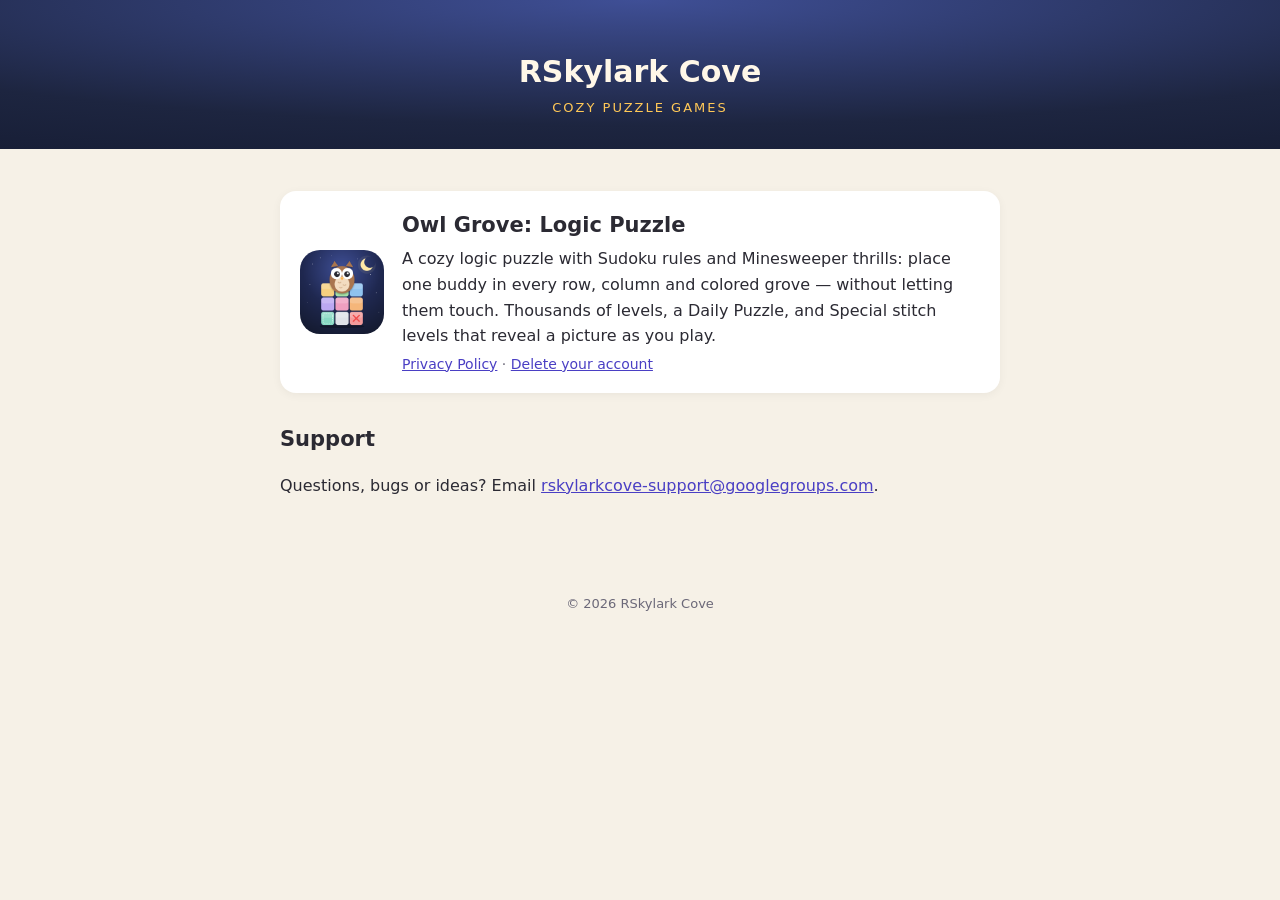
==== index.html @ 4602ae49 "RSkylark Cove website: Owl Grove privacy policy, account deletion, app-ads.txt Co-Authored-By: Claud" ====
<!DOCTYPE html>
<html lang="en">
<head>
  <meta charset="UTF-8">
  <meta name="viewport" content="width=device-width, initial-scale=1">
  <title>RSkylark Cove — cozy puzzle games</title>
  <link rel="icon" href="favicon.png">
  <link rel="stylesheet" href="style.css">
</head>
<body>
<header>
  <h1>RSkylark Cove</h1>
  <p>Cozy puzzle games</p>
</header>
<main>
  <div class="card" style="display:flex;gap:18px;align-items:center">
    <img src="owl-grove/icon.png" alt="" width="84" height="84" style="border-radius:20px">
    <div>
      <h2 style="margin:0">Owl Grove: Logic Puzzle</h2>
      <p style="margin:4px 0">A cozy logic puzzle with Sudoku rules and Minesweeper thrills: place one buddy in every row, column and colored grove — without letting them touch. Thousands of levels, a Daily Puzzle, and Special stitch levels that reveal a picture as you play.</p>
      <p class="muted" style="margin:0"><a href="owl-grove/privacy/">Privacy Policy</a> · <a href="owl-grove/delete-account/">Delete your account</a></p>
    </div>
  </div>
  <h2>Support</h2>
  <p>Questions, bugs or ideas? Email <a href="mailto:rskylarkcove-support@googlegroups.com">rskylarkcove-support@googlegroups.com</a>.</p>
</main>
<footer>© 2026 RSkylark Cove</footer>
</body>
</html>
---- style.css ----
:root { --night: #1d2540; --cream: #fff7e8; --gold: #ffc857; --ink: #2b2a33; --muted: #6b6878; }
* { box-sizing: border-box; }
body {
  margin: 0; color: var(--ink); background: #f6f1e7;
  font-family: ui-rounded, "Nunito", "Segoe UI", system-ui, -apple-system, sans-serif; line-height: 1.6;
}
header {
  background: radial-gradient(120% 140% at 50% 0%, #3f4f96 0%, var(--night) 60%, #141a30 100%);
  color: var(--cream); padding: 36px 20px 30px; text-align: center;
}
header img { width: 88px; height: 88px; border-radius: 22px; box-shadow: 0 8px 24px rgba(0,0,0,.35); }
header h1 { margin: 12px 0 2px; font-size: 30px; }
header p { margin: 0; color: var(--gold); letter-spacing: 2px; font-size: 13px; text-transform: uppercase; }
main { max-width: 760px; margin: 0 auto; padding: 28px 20px 60px; }
h2 { font-size: 21px; margin: 30px 0 6px; }
h3 { font-size: 17px; margin: 18px 0 4px; }
a { color: #4a3fc4; }
.card { background: #fff; border-radius: 16px; padding: 18px 20px; box-shadow: 0 2px 10px rgba(0,0,0,.05); margin: 14px 0; }
.muted { color: var(--muted); font-size: 14px; }
table { border-collapse: collapse; width: 100%; font-size: 15px; }
th, td { text-align: left; padding: 8px 10px; border-bottom: 1px solid #ece4d3; vertical-align: top; }
th { background: #faf6ee; }
.btn { display: inline-block; background: var(--gold); color: #3a2a05; font-weight: 800; padding: 10px 18px; border-radius: 12px; text-decoration: none; }
footer { text-align: center; color: var(--muted); font-size: 13px; padding: 20px; }
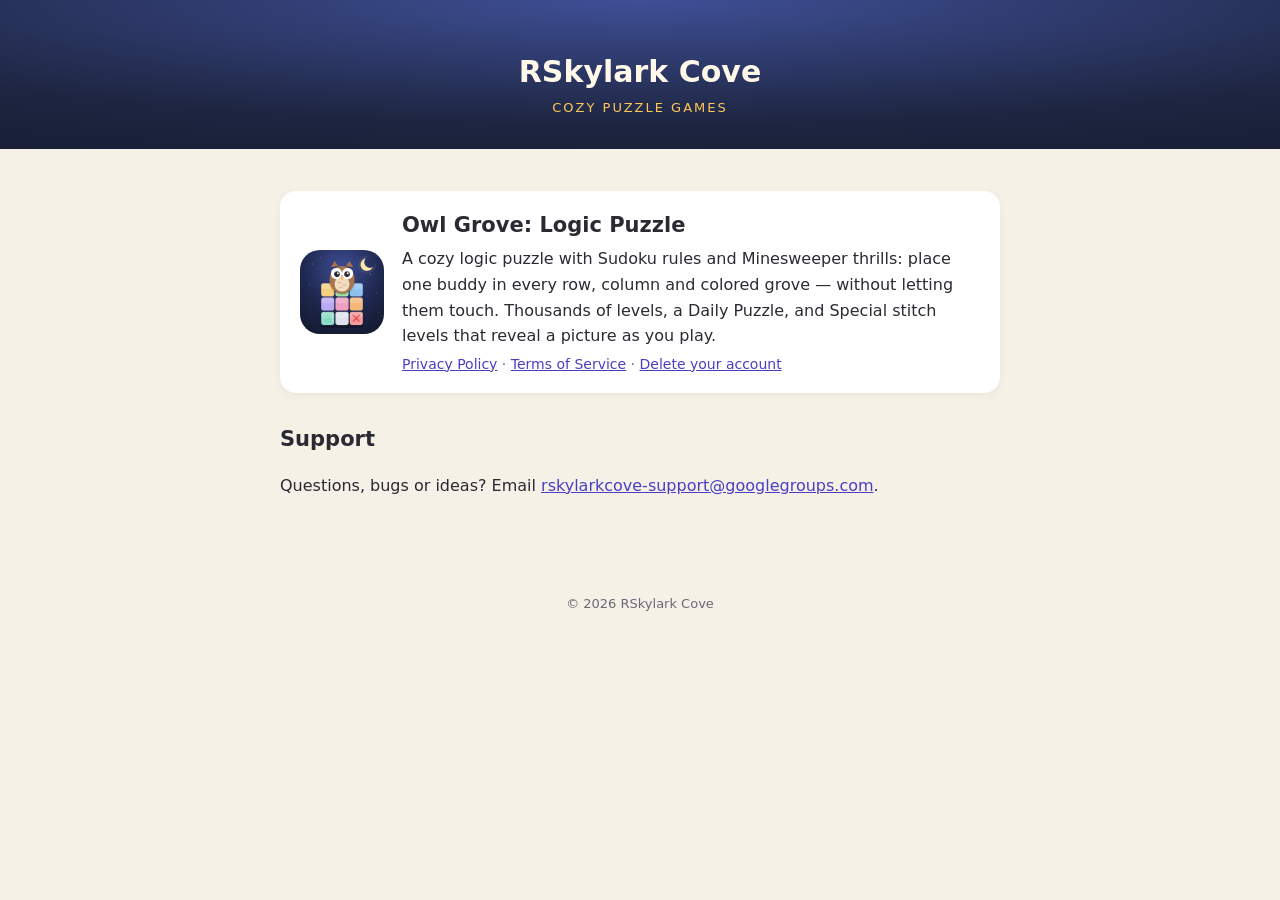
==== commit 52ee8d4e: "Add Owl Grove Terms of Service Co-Authored-By: Claude Opus 5.5 <noreply@anthropic.com> Claude-Sessio" ====
--- a/index.html
+++ b/index.html
@@ -18,7 +18,7 @@
     <div>
       <h2 style="margin:0">Owl Grove: Logic Puzzle</h2>
       <p style="margin:4px 0">A cozy logic puzzle with Sudoku rules and Minesweeper thrills: place one buddy in every row, column and colored grove — without letting them touch. Thousands of levels, a Daily Puzzle, and Special stitch levels that reveal a picture as you play.</p>
-      <p class="muted" style="margin:0"><a href="owl-grove/privacy/">Privacy Policy</a> · <a href="owl-grove/delete-account/">Delete your account</a></p>
+      <p class="muted" style="margin:0"><a href="owl-grove/privacy/">Privacy Policy</a> · <a href="owl-grove/terms/">Terms of Service</a> · <a href="owl-grove/delete-account/">Delete your account</a></p>
     </div>
   </div>
   <h2>Support</h2>
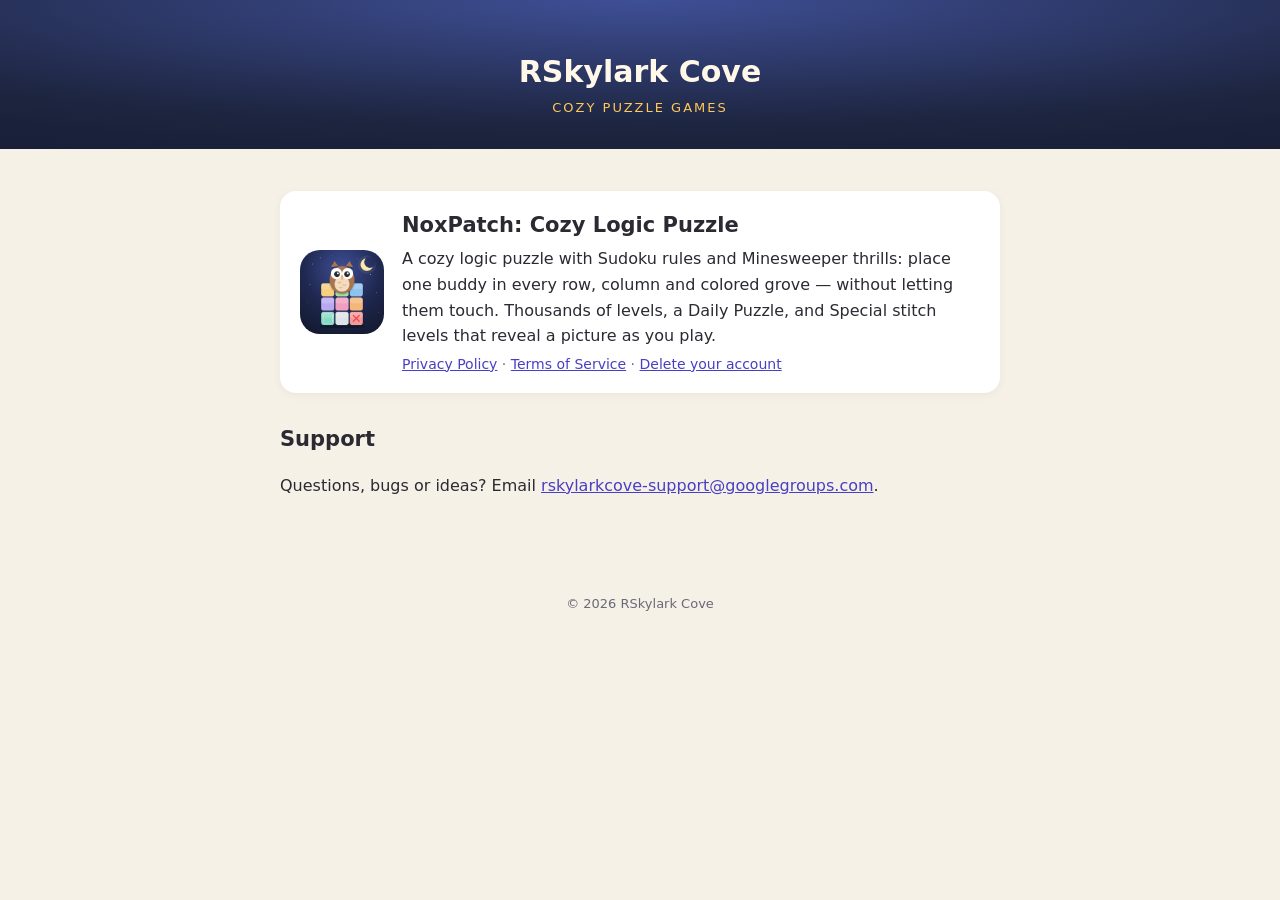
==== commit bf35425d: "Rename Owl Grove to NoxPatch; add /noxpatch/ pages (old /owl-grove/ links still work) Co-Authored-By" ====
--- a/index.html
+++ b/index.html
@@ -14,11 +14,11 @@
 </header>
 <main>
   <div class="card" style="display:flex;gap:18px;align-items:center">
-    <img src="owl-grove/icon.png" alt="" width="84" height="84" style="border-radius:20px">
+    <img src="noxpatch/icon.png" alt="" width="84" height="84" style="border-radius:20px">
     <div>
-      <h2 style="margin:0">Owl Grove: Logic Puzzle</h2>
+      <h2 style="margin:0">NoxPatch: Cozy Logic Puzzle</h2>
       <p style="margin:4px 0">A cozy logic puzzle with Sudoku rules and Minesweeper thrills: place one buddy in every row, column and colored grove — without letting them touch. Thousands of levels, a Daily Puzzle, and Special stitch levels that reveal a picture as you play.</p>
-      <p class="muted" style="margin:0"><a href="owl-grove/privacy/">Privacy Policy</a> · <a href="owl-grove/terms/">Terms of Service</a> · <a href="owl-grove/delete-account/">Delete your account</a></p>
+      <p class="muted" style="margin:0"><a href="noxpatch/privacy/">Privacy Policy</a> · <a href="noxpatch/terms/">Terms of Service</a> · <a href="noxpatch/delete-account/">Delete your account</a></p>
     </div>
   </div>
   <h2>Support</h2>
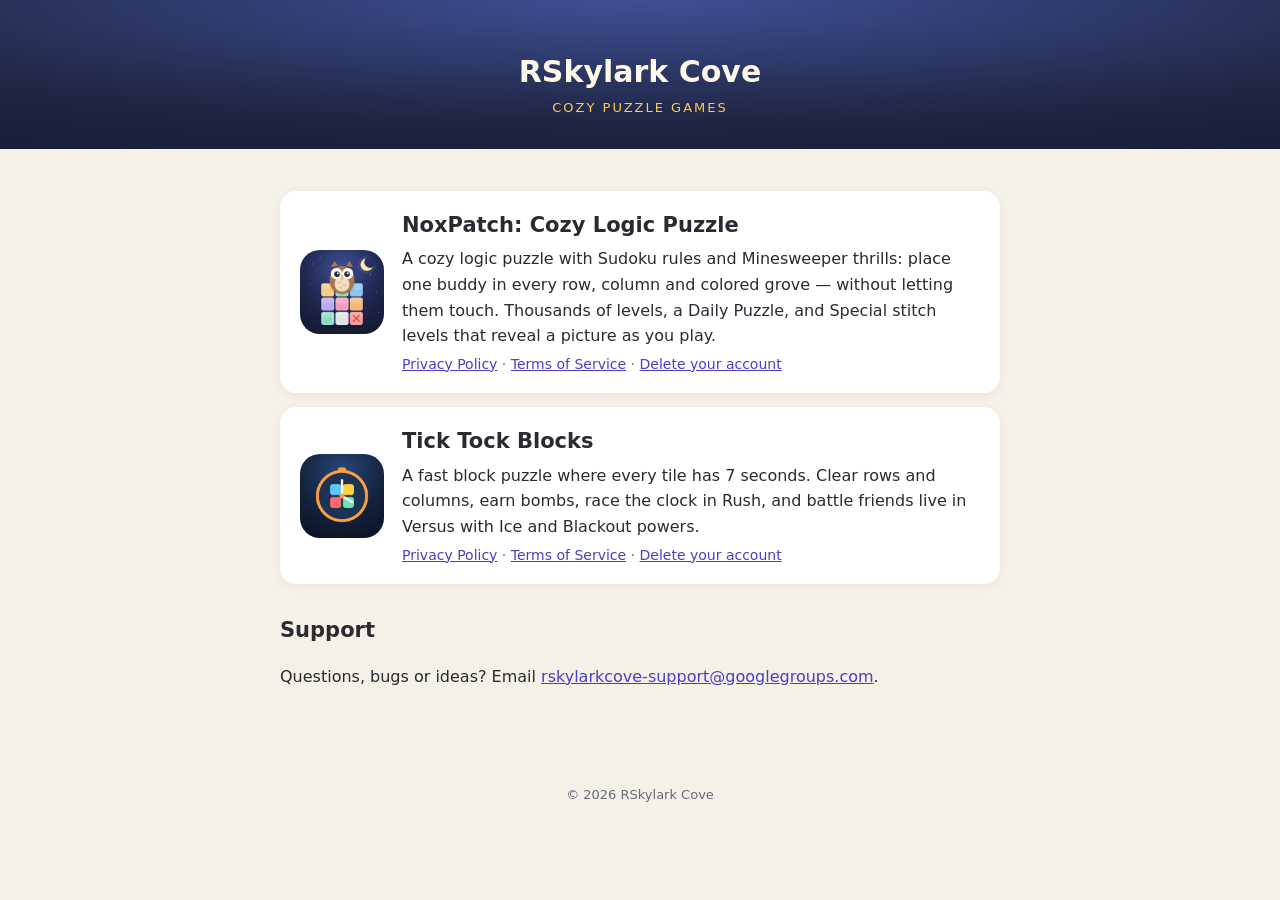
==== commit 446701af: "Add Tick Tock Blocks privacy policy, terms, account deletion page and home card Co-Authored-By: Clau" ====
--- a/index.html
+++ b/index.html
@@ -21,6 +21,14 @@
       <p class="muted" style="margin:0"><a href="noxpatch/privacy/">Privacy Policy</a> · <a href="noxpatch/terms/">Terms of Service</a> · <a href="noxpatch/delete-account/">Delete your account</a></p>
     </div>
   </div>
+  <div class="card" style="display:flex;gap:18px;align-items:center">
+    <img src="tick-tock-blocks/icon.png" alt="" width="84" height="84" style="border-radius:20px">
+    <div>
+      <h2 style="margin:0">Tick Tock Blocks</h2>
+      <p style="margin:4px 0">A fast block puzzle where every tile has 7 seconds. Clear rows and columns, earn bombs, race the clock in Rush, and battle friends live in Versus with Ice and Blackout powers.</p>
+      <p class="muted" style="margin:0"><a href="tick-tock-blocks/privacy/">Privacy Policy</a> · <a href="tick-tock-blocks/terms/">Terms of Service</a> · <a href="tick-tock-blocks/delete-account/">Delete your account</a></p>
+    </div>
+  </div>
   <h2>Support</h2>
   <p>Questions, bugs or ideas? Email <a href="mailto:rskylarkcove-support@googlegroups.com">rskylarkcove-support@googlegroups.com</a>.</p>
 </main>
